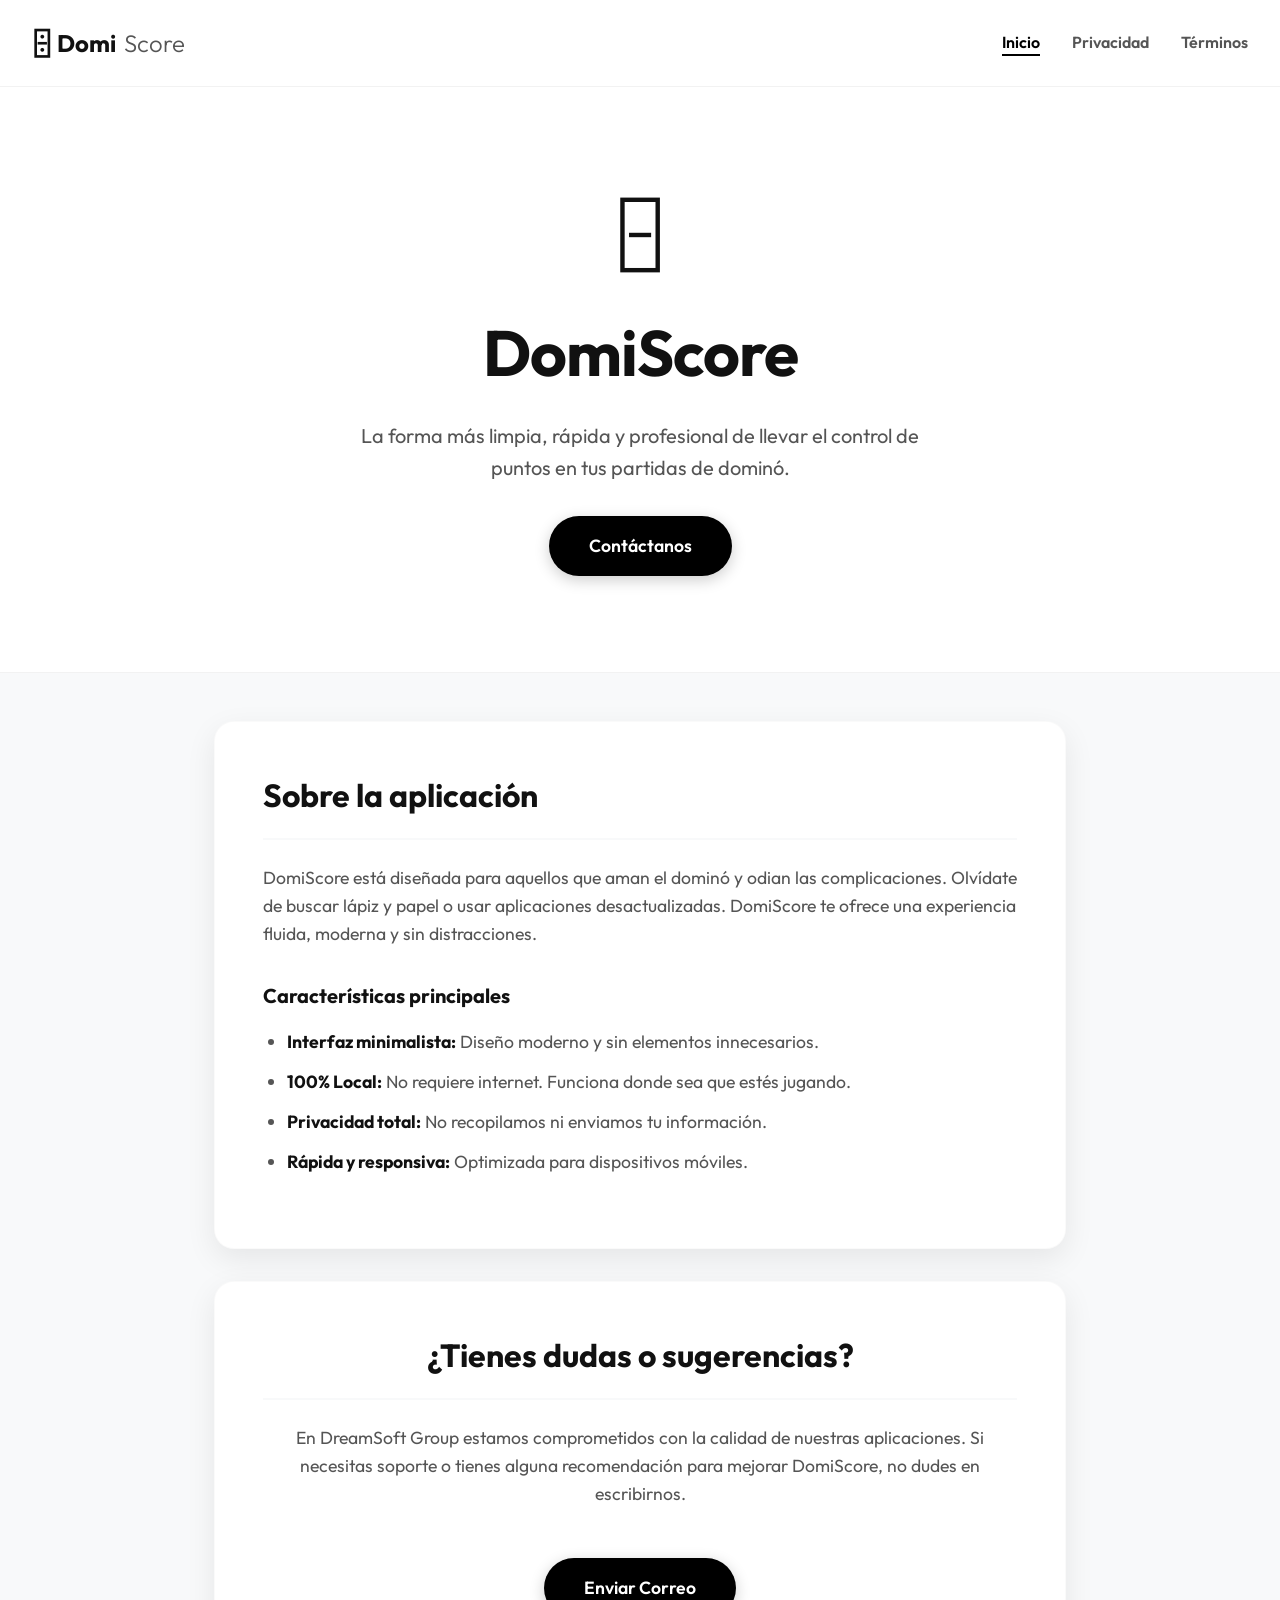
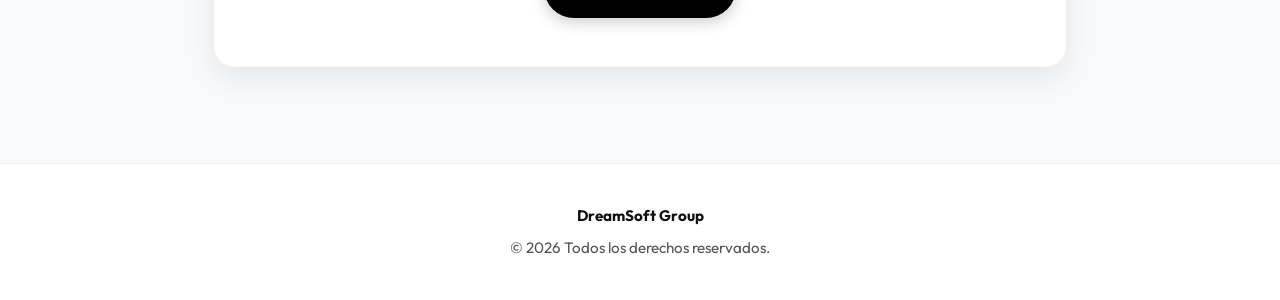
==== index.html @ ecd426b2 "Versión inicial: Web de DomiScore" ====
<!DOCTYPE html>
<html lang="es">
<head>
    <meta charset="UTF-8">
    <meta name="viewport" content="width=device-width, initial-scale=1.0">
    <title>DomiScore - DreamSoft Group</title>
    <meta name="description" content="DomiScore: La aplicación definitiva para llevar el control de puntos en tus partidas de dominó. Simple, rápida y sin conexión.">
    <link rel="stylesheet" href="assets/styles.css">
    <!-- Favicon / Emoji as fallback -->
    <link rel="icon" href="data:image/svg+xml,<svg xmlns=%22http://www.w3.org/2000/svg%22 viewBox=%220 0 100 100%22><text y=%22.9em%22 font-size=%2290%22>🁫</text></svg>">
</head>
<body>

    <header>
        <a href="index.html" class="brand">
            🁫 Domi<span>Score</span>
        </a>
        <nav>
            <ul>
                <li><a href="index.html" class="active">Inicio</a></li>
                <li><a href="privacy.html">Privacidad</a></li>
                <li><a href="terms.html">Términos</a></li>
            </ul>
        </nav>
    </header>

    <section class="hero">
        <div class="domino-icon">🁣</div>
        <h1>DomiScore</h1>
        <p>La forma más limpia, rápida y profesional de llevar el control de puntos en tus partidas de dominó.</p>
        <a href="#contacto" class="btn">Contáctanos</a>
    </section>

    <main>
        <div class="card">
            <h2>Sobre la aplicación</h2>
            <p>DomiScore está diseñada para aquellos que aman el dominó y odian las complicaciones. Olvídate de buscar lápiz y papel o usar aplicaciones desactualizadas. DomiScore te ofrece una experiencia fluida, moderna y sin distracciones.</p>
            
            <h3>Características principales</h3>
            <ul>
                <li><strong>Interfaz minimalista:</strong> Diseño moderno y sin elementos innecesarios.</li>
                <li><strong>100% Local:</strong> No requiere internet. Funciona donde sea que estés jugando.</li>
                <li><strong>Privacidad total:</strong> No recopilamos ni enviamos tu información.</li>
                <li><strong>Rápida y responsiva:</strong> Optimizada para dispositivos móviles.</li>
            </ul>
        </div>

        <div class="card text-center" id="contacto">
            <h2>¿Tienes dudas o sugerencias?</h2>
            <p>En DreamSoft Group estamos comprometidos con la calidad de nuestras aplicaciones. Si necesitas soporte o tienes alguna recomendación para mejorar DomiScore, no dudes en escribirnos.</p>
            <br>
            <a href="mailto:contacto@dreamsoftgroup.com" class="btn">Enviar Correo</a>
        </div>
    </main>

    <footer>
        <span class="company">DreamSoft Group</span>
        <p>&copy; <script>document.write(new Date().getFullYear())</script> Todos los derechos reservados.</p>
    </footer>

</body>
</html>
---- assets/styles.css ----
@import url('https://fonts.googleapis.com/css2?family=Outfit:wght@300;400;600;700&display=swap');

:root {
  --bg-color: #f8f9fa;
  --text-main: #111111;
  --text-muted: #555555;
  --white: #ffffff;
  --accent: #000000;
  --accent-hover: #333333;
  --card-shadow: 0 10px 30px rgba(0, 0, 0, 0.08);
  --border-radius: 20px;
  --transition: all 0.3s cubic-bezier(0.25, 0.8, 0.25, 1);
}

* {
  margin: 0;
  padding: 0;
  box-sizing: border-box;
}

body {
  font-family: 'Outfit', sans-serif;
  background-color: var(--bg-color);
  color: var(--text-main);
  line-height: 1.6;
  display: flex;
  flex-direction: column;
  min-height: 100vh;
}

header {
  background-color: var(--white);
  padding: 1.5rem 2rem;
  display: flex;
  justify-content: space-between;
  align-items: center;
  position: sticky;
  top: 0;
  z-index: 1000;
  border-bottom: 1px solid rgba(0,0,0,0.05);
}

.brand {
  display: flex;
  align-items: center;
  gap: 0.5rem;
  font-size: 1.5rem;
  font-weight: 700;
  color: var(--text-main);
  text-decoration: none;
}

.brand span {
  font-weight: 300;
  color: var(--text-muted);
}

nav ul {
  display: flex;
  gap: 2rem;
  list-style: none;
}

nav a {
  text-decoration: none;
  color: var(--text-muted);
  font-weight: 600;
  font-size: 1rem;
  transition: var(--transition);
  position: relative;
}

nav a::after {
  content: '';
  position: absolute;
  width: 0;
  height: 2px;
  bottom: -4px;
  left: 0;
  background-color: var(--accent);
  transition: var(--transition);
}

nav a:hover, nav a.active {
  color: var(--accent);
}

nav a:hover::after, nav a.active::after {
  width: 100%;
}

.hero {
  text-align: center;
  padding: 6rem 1rem;
  background-color: var(--white);
  margin-bottom: 3rem;
  border-bottom: 1px solid rgba(0,0,0,0.05);
}

.hero .domino-icon {
  font-size: 4rem;
  margin-bottom: 1rem;
  display: inline-block;
  animation: float 3s ease-in-out infinite;
}

@keyframes float {
  0% { transform: translateY(0px); }
  50% { transform: translateY(-10px); }
  100% { transform: translateY(0px); }
}

.hero h1 {
  font-size: 4rem;
  font-weight: 700;
  margin-bottom: 1rem;
  letter-spacing: -1px;
}

.hero p {
  font-size: 1.25rem;
  color: var(--text-muted);
  max-width: 600px;
  margin: 0 auto 2rem;
}

main {
  flex: 1;
  width: 100%;
  max-width: 900px;
  margin: 0 auto;
  padding: 0 1.5rem 4rem;
}

.card {
  background: var(--white);
  border-radius: var(--border-radius);
  padding: 3rem;
  box-shadow: var(--card-shadow);
  margin-bottom: 2rem;
  transition: var(--transition);
  border: 1px solid rgba(0,0,0,0.02);
}

.card:hover {
  transform: translateY(-5px);
  box-shadow: 0 15px 35px rgba(0, 0, 0, 0.1);
}

.card h2 {
  font-size: 2rem;
  margin-bottom: 1.5rem;
  color: var(--text-main);
  border-bottom: 2px solid var(--bg-color);
  padding-bottom: 1rem;
}

.card h3 {
  font-size: 1.25rem;
  margin-top: 2rem;
  margin-bottom: 1rem;
  color: var(--text-main);
}

.card p, .card ul {
  color: var(--text-muted);
  margin-bottom: 1.5rem;
  font-size: 1.1rem;
}

.card ul {
  padding-left: 1.5rem;
}

.card li {
  margin-bottom: 0.75rem;
}

.card li strong {
  color: var(--text-main);
}

.btn {
  display: inline-flex;
  align-items: center;
  justify-content: center;
  padding: 1rem 2.5rem;
  background-color: var(--accent);
  color: var(--white);
  text-decoration: none;
  font-weight: 600;
  border-radius: 50px;
  transition: var(--transition);
  border: none;
  cursor: pointer;
  font-size: 1.1rem;
  box-shadow: 0 4px 15px rgba(0, 0, 0, 0.2);
}

.btn:hover {
  background-color: var(--accent-hover);
  transform: translateY(-2px);
  box-shadow: 0 8px 25px rgba(0, 0, 0, 0.25);
}

.contact-section {
  text-align: center;
  padding: 2rem 0;
}

footer {
  text-align: center;
  padding: 2.5rem;
  background-color: var(--white);
  color: var(--text-muted);
  font-size: 0.95rem;
  margin-top: auto;
  border-top: 1px solid rgba(0,0,0,0.05);
}

footer .company {
  font-weight: 700;
  color: var(--text-main);
  display: block;
  margin-bottom: 0.5rem;
}

/* Utilities */
.text-center {
  text-align: center;
}

@media (max-width: 768px) {
  header {
    flex-direction: column;
    gap: 1.5rem;
    padding: 1.5rem;
  }
  
  .hero h1 {
    font-size: 3rem;
  }
  
  .card {
    padding: 2rem 1.5rem;
  }
}
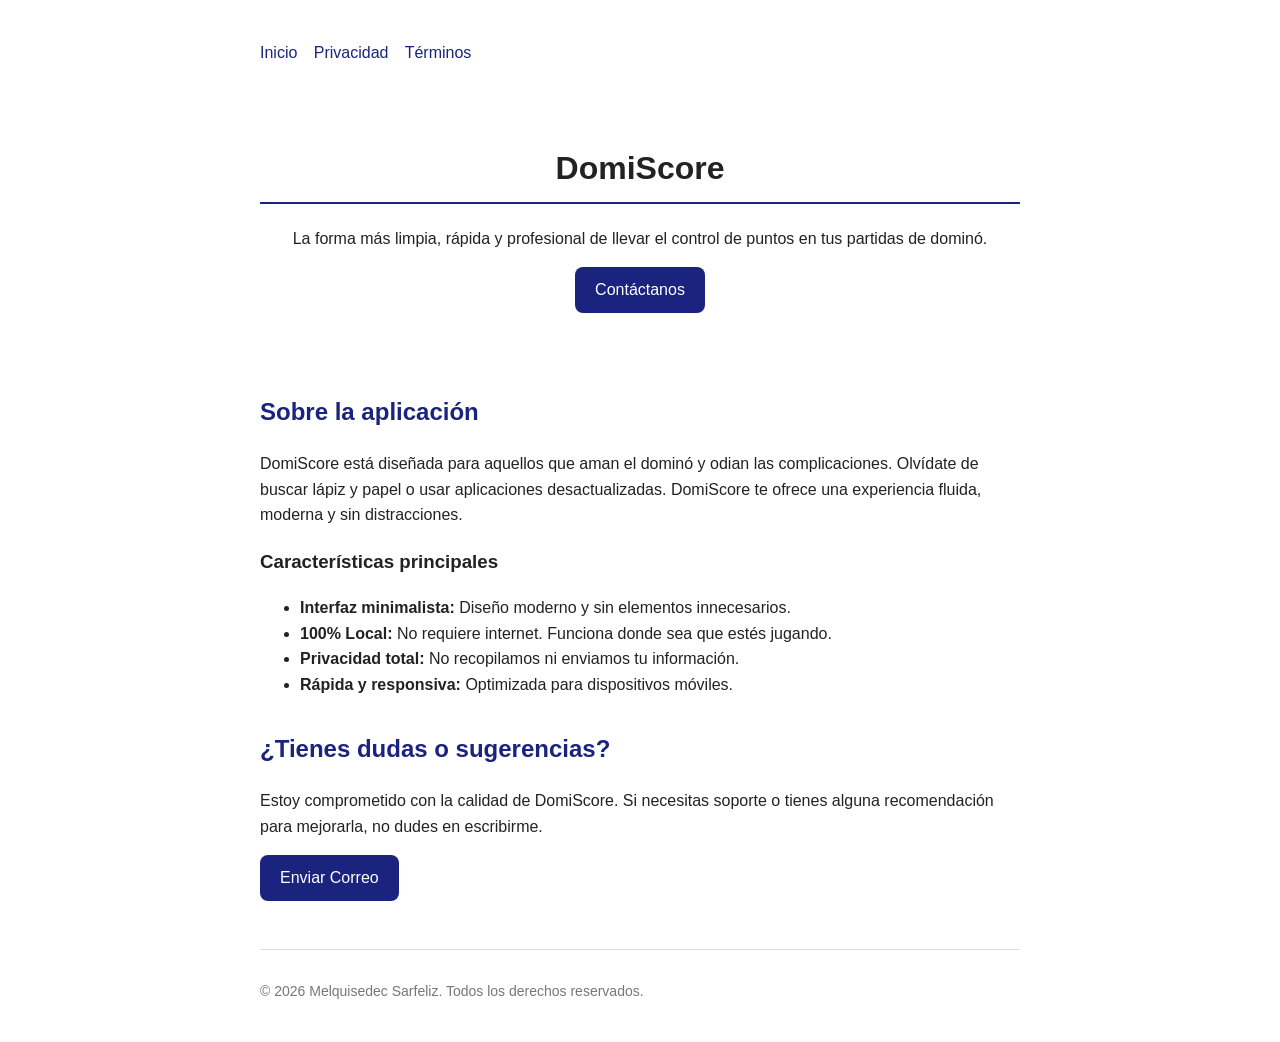
==== commit 798c1cf5: "Update privacy and terms: real contact email, VIBRATE permission, last updated date" ====
--- a/index.html
+++ b/index.html
@@ -1,62 +1,51 @@
 <!DOCTYPE html>
 <html lang="es">
 <head>
-    <meta charset="UTF-8">
-    <meta name="viewport" content="width=device-width, initial-scale=1.0">
-    <title>DomiScore - DreamSoft Group</title>
-    <meta name="description" content="DomiScore: La aplicación definitiva para llevar el control de puntos en tus partidas de dominó. Simple, rápida y sin conexión.">
-    <link rel="stylesheet" href="assets/styles.css">
-    <!-- Favicon / Emoji as fallback -->
-    <link rel="icon" href="data:image/svg+xml,<svg xmlns=%22http://www.w3.org/2000/svg%22 viewBox=%220 0 100 100%22><text y=%22.9em%22 font-size=%2290%22>🁫</text></svg>">
+  <meta charset="UTF-8">
+  <meta name="viewport" content="width=device-width, initial-scale=1.0">
+  <title>DomiScore - DomiScore</title>
+  <style>
+    body { font-family: -apple-system, BlinkMacSystemFont, "Segoe UI", Roboto, sans-serif; max-width: 760px; margin: 40px auto; padding: 0 20px; color: #222; line-height: 1.6; }
+    h1 { border-bottom: 2px solid #1A237E; padding-bottom: 8px; }
+    h2 { color: #1A237E; margin-top: 32px; }
+    a { color: #1A237E; }
+    nav { margin-bottom: 24px; }
+    nav a { margin-right: 12px; text-decoration: none; }
+    .hero { text-align: center; padding: 32px 0; }
+    .button { display: inline-block; background: #1A237E; color: #fff; padding: 10px 20px; border-radius: 8px; text-decoration: none; }
+    footer { margin-top: 48px; padding-top: 16px; border-top: 1px solid #ddd; color: #777; font-size: 14px; }
+  </style>
 </head>
 <body>
+  <nav>
+    <a href="index.html">Inicio</a>
+    <a href="privacy.html">Privacidad</a>
+    <a href="terms.html">Términos</a>
+  </nav>
 
-    <header>
-        <a href="index.html" class="brand">
-            🁫 Domi<span>Score</span>
-        </a>
-        <nav>
-            <ul>
-                <li><a href="index.html" class="active">Inicio</a></li>
-                <li><a href="privacy.html">Privacidad</a></li>
-                <li><a href="terms.html">Términos</a></li>
-            </ul>
-        </nav>
-    </header>
+  <div class="hero">
+    <h1>DomiScore</h1>
+    <p>La forma más limpia, rápida y profesional de llevar el control de puntos en tus partidas de dominó.</p>
+    <p><a href="#contacto" class="button">Contáctanos</a></p>
+  </div>
 
-    <section class="hero">
-        <div class="domino-icon">🁣</div>
-        <h1>DomiScore</h1>
-        <p>La forma más limpia, rápida y profesional de llevar el control de puntos en tus partidas de dominó.</p>
-        <a href="#contacto" class="btn">Contáctanos</a>
-    </section>
+  <h2>Sobre la aplicación</h2>
+  <p>DomiScore está diseñada para aquellos que aman el dominó y odian las complicaciones. Olvídate de buscar lápiz y papel o usar aplicaciones desactualizadas. DomiScore te ofrece una experiencia fluida, moderna y sin distracciones.</p>
 
-    <main>
-        <div class="card">
-            <h2>Sobre la aplicación</h2>
-            <p>DomiScore está diseñada para aquellos que aman el dominó y odian las complicaciones. Olvídate de buscar lápiz y papel o usar aplicaciones desactualizadas. DomiScore te ofrece una experiencia fluida, moderna y sin distracciones.</p>
-            
-            <h3>Características principales</h3>
-            <ul>
-                <li><strong>Interfaz minimalista:</strong> Diseño moderno y sin elementos innecesarios.</li>
-                <li><strong>100% Local:</strong> No requiere internet. Funciona donde sea que estés jugando.</li>
-                <li><strong>Privacidad total:</strong> No recopilamos ni enviamos tu información.</li>
-                <li><strong>Rápida y responsiva:</strong> Optimizada para dispositivos móviles.</li>
-            </ul>
-        </div>
+  <h3>Características principales</h3>
+  <ul>
+    <li><strong>Interfaz minimalista:</strong> Diseño moderno y sin elementos innecesarios.</li>
+    <li><strong>100% Local:</strong> No requiere internet. Funciona donde sea que estés jugando.</li>
+    <li><strong>Privacidad total:</strong> No recopilamos ni enviamos tu información.</li>
+    <li><strong>Rápida y responsiva:</strong> Optimizada para dispositivos móviles.</li>
+  </ul>
 
-        <div class="card text-center" id="contacto">
-            <h2>¿Tienes dudas o sugerencias?</h2>
-            <p>En DreamSoft Group estamos comprometidos con la calidad de nuestras aplicaciones. Si necesitas soporte o tienes alguna recomendación para mejorar DomiScore, no dudes en escribirnos.</p>
-            <br>
-            <a href="mailto:contacto@dreamsoftgroup.com" class="btn">Enviar Correo</a>
-        </div>
-    </main>
+  <h2 id="contacto">¿Tienes dudas o sugerencias?</h2>
+  <p>Estoy comprometido con la calidad de DomiScore. Si necesitas soporte o tienes alguna recomendación para mejorarla, no dudes en escribirme.</p>
+  <p><a href="mailto:genesismsf@gmail.com" class="button">Enviar Correo</a></p>
 
-    <footer>
-        <span class="company">DreamSoft Group</span>
-        <p>&copy; <script>document.write(new Date().getFullYear())</script> Todos los derechos reservados.</p>
-    </footer>
-
+  <footer>
+    <p>© 2026 Melquisedec Sarfeliz. Todos los derechos reservados.</p>
+  </footer>
 </body>
 </html>
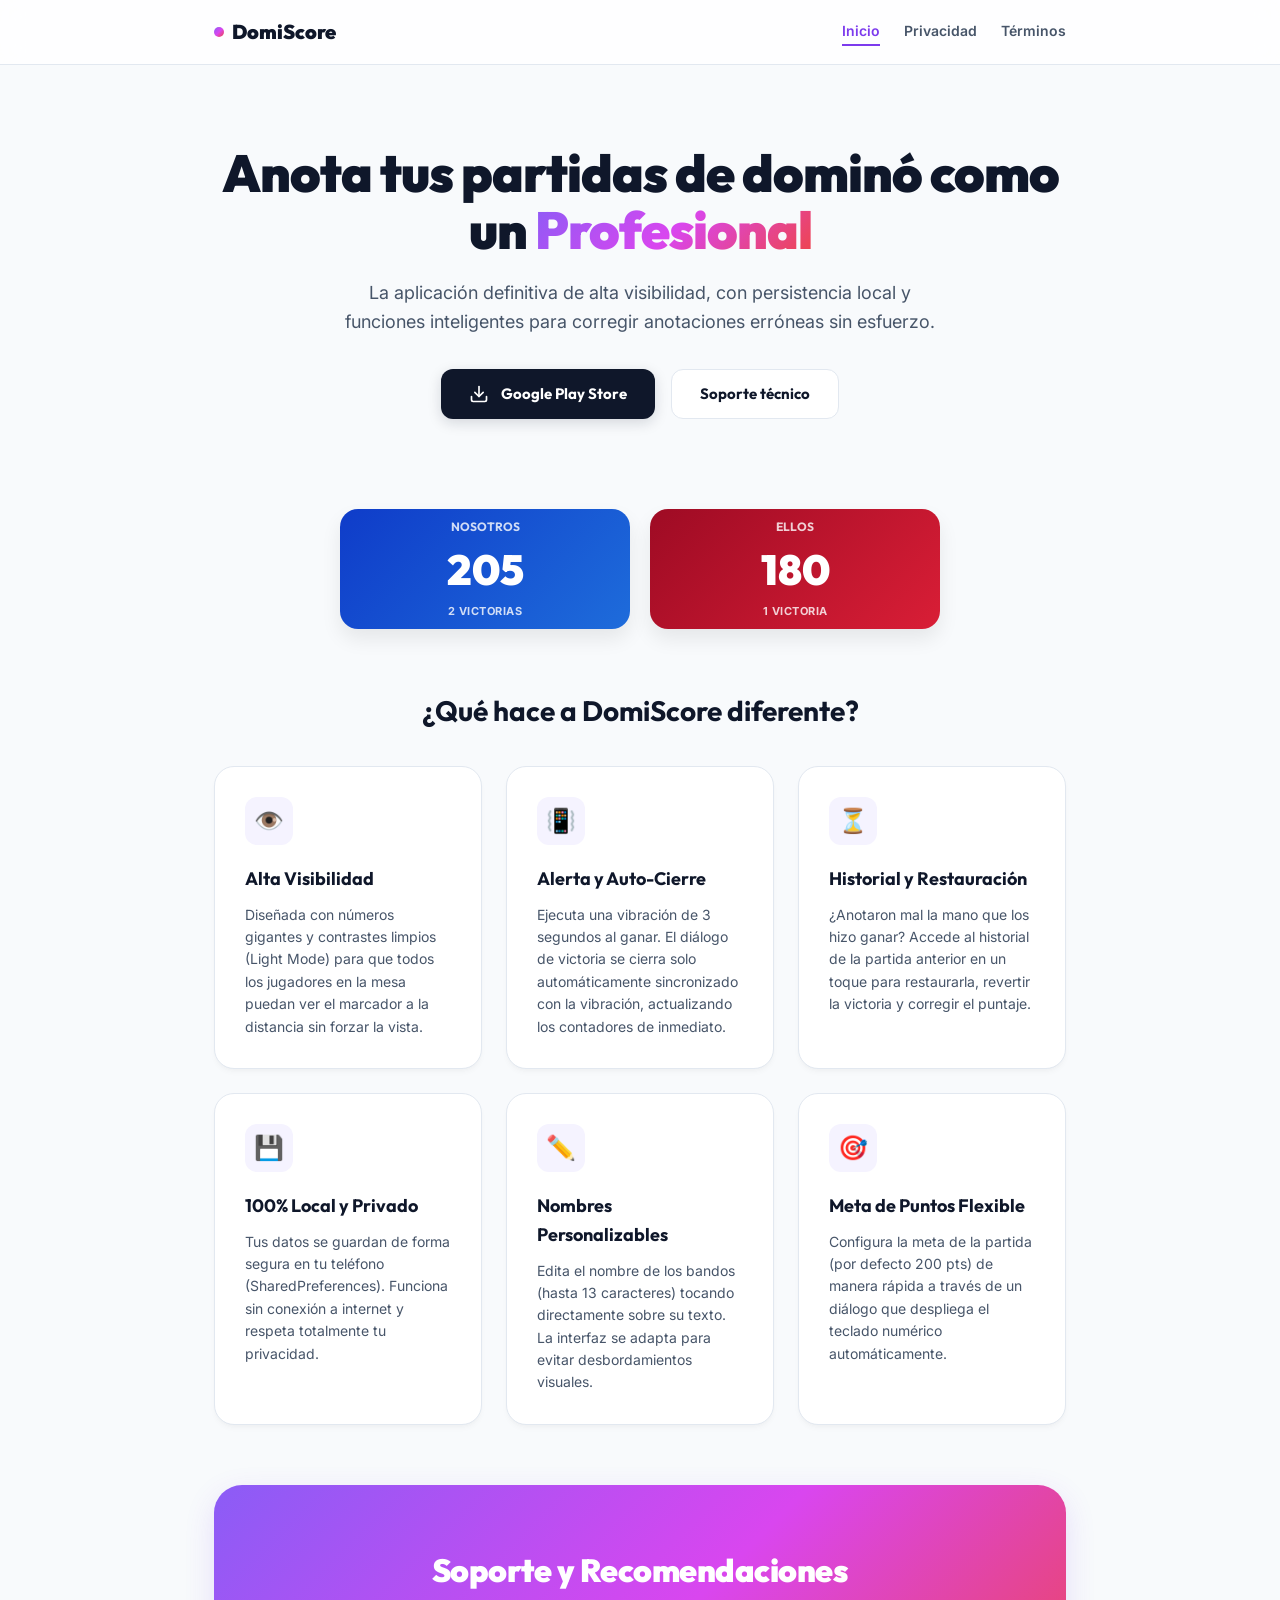
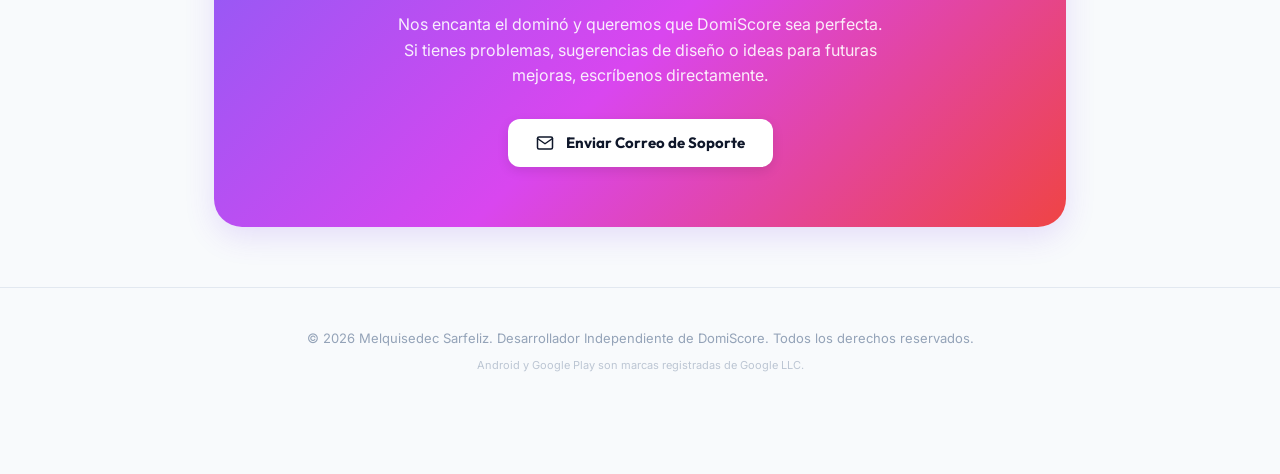
==== commit 54d91e72: "Redesign landing page website: update layout to premium design style.css with Outfit and Inter fonts" ====
--- a/index.html
+++ b/index.html
@@ -3,49 +3,114 @@
 <head>
   <meta charset="UTF-8">
   <meta name="viewport" content="width=device-width, initial-scale=1.0">
-  <title>DomiScore - DomiScore</title>
-  <style>
-    body { font-family: -apple-system, BlinkMacSystemFont, "Segoe UI", Roboto, sans-serif; max-width: 760px; margin: 40px auto; padding: 0 20px; color: #222; line-height: 1.6; }
-    h1 { border-bottom: 2px solid #1A237E; padding-bottom: 8px; }
-    h2 { color: #1A237E; margin-top: 32px; }
-    a { color: #1A237E; }
-    nav { margin-bottom: 24px; }
-    nav a { margin-right: 12px; text-decoration: none; }
-    .hero { text-align: center; padding: 32px 0; }
-    .button { display: inline-block; background: #1A237E; color: #fff; padding: 10px 20px; border-radius: 8px; text-decoration: none; }
-    footer { margin-top: 48px; padding-top: 16px; border-top: 1px solid #ddd; color: #777; font-size: 14px; }
-  </style>
+  <title>DomiScore - El Marcador Premium de Dominó</title>
+  <link rel="stylesheet" href="style.css">
+  <link rel="shortcut icon" href="assets/favicon.ico" type="image/x-icon">
 </head>
 <body>
-  <nav>
-    <a href="index.html">Inicio</a>
-    <a href="privacy.html">Privacidad</a>
-    <a href="terms.html">Términos</a>
-  </nav>
+  <!-- Site Header -->
+  <header class="site-header">
+    <div class="container nav-container">
+      <a href="index.html" class="logo">
+        <div class="logo-dot"></div>
+        DomiScore
+      </a>
+      <nav>
+        <a href="index.html" class="active">Inicio</a>
+        <a href="privacy.html">Privacidad</a>
+        <a href="terms.html">Términos</a>
+      </nav>
+    </div>
+  </header>
 
-  <div class="hero">
-    <h1>DomiScore</h1>
-    <p>La forma más limpia, rápida y profesional de llevar el control de puntos en tus partidas de dominó.</p>
-    <p><a href="#contacto" class="button">Contáctanos</a></p>
-  </div>
+  <main class="container">
+    <!-- Hero Section -->
+    <section class="hero">
+      <h1>Anota tus partidas de dominó como un <span>Profesional</span></h1>
+      <p class="tagline">La aplicación definitiva de alta visibilidad, con persistencia local y funciones inteligentes para corregir anotaciones erróneas sin esfuerzo.</p>
+      <div style="display: flex; gap: 16px; justify-content: center; flex-wrap: wrap;">
+        <a href="https://play.google.com/store" class="btn btn-primary">
+          <svg width="20" height="20" viewBox="0 0 24 24" fill="none" stroke="currentColor" stroke-width="2" stroke-linecap="round" stroke-linejoin="round" style="margin-right: 4px;"><path d="M21 15v4a2 2 0 0 1-2 2H5a2 2 0 0 1-2-2v-4"></path><polyline points="7 10 12 15 17 10"></polyline><line x1="12" y1="15" x2="12" y2="3"></line></svg>
+          Google Play Store
+        </a>
+        <a href="#contacto" class="btn btn-secondary">Soporte técnico</a>
+      </div>
+    </section>
 
-  <h2>Sobre la aplicación</h2>
-  <p>DomiScore está diseñada para aquellos que aman el dominó y odian las complicaciones. Olvídate de buscar lápiz y papel o usar aplicaciones desactualizadas. DomiScore te ofrece una experiencia fluida, moderna y sin distracciones.</p>
+    <!-- Showcase Cards -->
+    <div class="showcase-cards">
+      <div class="showcase-card team-a">
+        <h4>Nosotros</h4>
+        <div class="score">205</div>
+        <span style="font-size: 11px; opacity: 0.8; font-weight: bold; letter-spacing: 0.5px;">2 VICTORIAS</span>
+      </div>
+      <div class="showcase-card team-b">
+        <h4>Ellos</h4>
+        <div class="score">180</div>
+        <span style="font-size: 11px; opacity: 0.8; font-weight: bold; letter-spacing: 0.5px;">1 VICTORIA</span>
+      </div>
+    </div>
 
-  <h3>Características principales</h3>
-  <ul>
-    <li><strong>Interfaz minimalista:</strong> Diseño moderno y sin elementos innecesarios.</li>
-    <li><strong>100% Local:</strong> No requiere internet. Funciona donde sea que estés jugando.</li>
-    <li><strong>Privacidad total:</strong> No recopilamos ni enviamos tu información.</li>
-    <li><strong>Rápida y responsiva:</strong> Optimizada para dispositivos móviles.</li>
-  </ul>
+    <!-- Features Section -->
+    <section class="features">
+      <h2 class="section-title">¿Qué hace a DomiScore diferente?</h2>
+      <div class="features-grid">
+        <!-- Feature 1 -->
+        <div class="feature-card">
+          <div class="feature-icon">👁️</div>
+          <h3>Alta Visibilidad</h3>
+          <p>Diseñada con números gigantes y contrastes limpios (Light Mode) para que todos los jugadores en la mesa puedan ver el marcador a la distancia sin forzar la vista.</p>
+        </div>
+        <!-- Feature 2 -->
+        <div class="feature-card">
+          <div class="feature-icon">📳</div>
+          <h3>Alerta y Auto-Cierre</h3>
+          <p>Ejecuta una vibración de 3 segundos al ganar. El diálogo de victoria se cierra solo automáticamente sincronizado con la vibración, actualizando los contadores de inmediato.</p>
+        </div>
+        <!-- Feature 3 -->
+        <div class="feature-card">
+          <div class="feature-icon">⏳</div>
+          <h3>Historial y Restauración</h3>
+          <p>¿Anotaron mal la mano que los hizo ganar? Accede al historial de la partida anterior en un toque para restaurarla, revertir la victoria y corregir el puntaje.</p>
+        </div>
+        <!-- Feature 4 -->
+        <div class="feature-card">
+          <div class="feature-icon">💾</div>
+          <h3>100% Local y Privado</h3>
+          <p>Tus datos se guardan de forma segura en tu teléfono (SharedPreferences). Funciona sin conexión a internet y respeta totalmente tu privacidad.</p>
+        </div>
+        <!-- Feature 5 -->
+        <div class="feature-card">
+          <div class="feature-icon">✏️</div>
+          <h3>Nombres Personalizables</h3>
+          <p>Edita el nombre de los bandos (hasta 13 caracteres) tocando directamente sobre su texto. La interfaz se adapta para evitar desbordamientos visuales.</p>
+        </div>
+        <!-- Feature 6 -->
+        <div class="feature-card">
+          <div class="feature-icon">🎯</div>
+          <h3>Meta de Puntos Flexible</h3>
+          <p>Configura la meta de la partida (por defecto 200 pts) de manera rápida a través de un diálogo que despliega el teclado numérico automáticamente.</p>
+        </div>
+      </div>
+    </section>
 
-  <h2 id="contacto">¿Tienes dudas o sugerencias?</h2>
-  <p>Estoy comprometido con la calidad de DomiScore. Si necesitas soporte o tienes alguna recomendación para mejorarla, no dudes en escribirme.</p>
-  <p><a href="mailto:genesismsf@gmail.com" class="button">Enviar Correo</a></p>
+    <!-- Contact Support Section -->
+    <section class="support-section" id="contacto">
+      <h2>Soporte y Recomendaciones</h2>
+      <p>Nos encanta el dominó y queremos que DomiScore sea perfecta. Si tienes problemas, sugerencias de diseño o ideas para futuras mejoras, escríbenos directamente.</p>
+      <a href="mailto:genesismsf@gmail.com" class="btn btn-contact">
+        <svg width="18" height="18" viewBox="0 0 24 24" fill="none" stroke="currentColor" stroke-width="2" stroke-linecap="round" stroke-linejoin="round" style="margin-right: 4px;"><path d="M4 4h16c1.1 0 2 .9 2 2v12c0 1.1-.9 2-2 2H4c-1.1 0-2-.9-2-2V6c0-1.1.9-2 2-2z"></path><polyline points="22,6 12,13 2,6"></polyline></svg>
+        Enviar Correo de Soporte
+      </a>
+    </section>
+  </main>
 
-  <footer>
-    <p>© 2026 Melquisedec Sarfeliz. Todos los derechos reservados.</p>
+  <!-- Site Footer -->
+  <footer class="site-footer">
+    <div class="container">
+      <p>© 2026 Melquisedec Sarfeliz. Desarrollador Independiente de DomiScore. Todos los derechos reservados.</p>
+      <p style="margin-top: 8px; font-size: 11px; opacity: 0.6;">Android y Google Play son marcas registradas de Google LLC.</p>
+    </div>
   </footer>
 </body>
 </html>
--- a/style.css
+++ b/style.css
@@ -0,0 +1,396 @@
+@import url('https://fonts.googleapis.com/css2?family=Inter:wght@400;500;600&family=Outfit:wght@500;700;900&display=swap');
+
+:root {
+  --primary: #7C3AED;
+  --primary-hover: #6D28D9;
+  --primary-light: #F5F3FF;
+  --bg-color: #F8FAFC;
+  --card-bg: #FFFFFF;
+  --text-dark: #0F172A;
+  --text-light: #475569;
+  --text-muted: #94A3B8;
+  --blue-grad: linear-gradient(135deg, #0F3CC9 0%, #1E6CDB 100%);
+  --red-grad: linear-gradient(135deg, #9E0B24 0%, #D91E36 100%);
+  --purple-grad: linear-gradient(135deg, #8B5CF6 0%, #D946EF 50%, #EF4444 100%);
+  --border-color: #E2E8F0;
+  --max-width: 900px;
+}
+
+* {
+  box-sizing: border-box;
+  margin: 0;
+  padding: 0;
+}
+
+body {
+  font-family: 'Inter', -apple-system, BlinkMacSystemFont, "Segoe UI", Roboto, sans-serif;
+  background-color: var(--bg-color);
+  color: var(--text-light);
+  line-height: 1.6;
+  padding-bottom: 60px;
+}
+
+/* Container */
+.container {
+  max-width: var(--max-width);
+  margin: 0 auto;
+  padding: 0 24px;
+}
+
+/* Header & Navigation */
+header.site-header {
+  background-color: rgba(255, 255, 255, 0.8);
+  backdrop-filter: blur(12px);
+  -webkit-backdrop-filter: blur(12px);
+  position: sticky;
+  top: 0;
+  z-index: 100;
+  border-bottom: 1px solid var(--border-color);
+  padding: 16px 0;
+}
+
+header.site-header .nav-container {
+  display: flex;
+  justify-content: space-between;
+  align-items: center;
+}
+
+.logo {
+  font-family: 'Outfit', sans-serif;
+  font-weight: 900;
+  font-size: 20px;
+  letter-spacing: 1.2;
+  color: var(--text-dark);
+  text-decoration: none;
+  display: flex;
+  align-items: center;
+  gap: 8px;
+}
+
+.logo-dot {
+  width: 10px;
+  height: 10px;
+  background: var(--purple-grad);
+  border-radius: 50%;
+}
+
+nav a {
+  font-weight: 600;
+  font-size: 14px;
+  color: var(--text-light);
+  text-decoration: none;
+  margin-left: 20px;
+  transition: color 0.2s ease, transform 0.2s ease;
+  display: inline-block;
+}
+
+nav a:hover {
+  color: var(--primary);
+  transform: translateY(-1px);
+}
+
+nav a.active {
+  color: var(--primary);
+  border-bottom: 2px solid var(--primary);
+  padding-bottom: 2px;
+}
+
+/* Hero Section */
+.hero {
+  text-align: center;
+  padding: 80px 0 50px 0;
+}
+
+.hero h1 {
+  font-family: 'Outfit', sans-serif;
+  font-weight: 900;
+  font-size: 52px;
+  line-height: 1.1;
+  color: var(--text-dark);
+  margin-bottom: 20px;
+  letter-spacing: -1px;
+}
+
+.hero h1 span {
+  background: var(--purple-grad);
+  -webkit-background-clip: text;
+  -webkit-text-fill-color: transparent;
+}
+
+.hero p.tagline {
+  font-size: 18px;
+  max-width: 600px;
+  margin: 0 auto 32px auto;
+  color: var(--text-light);
+}
+
+/* Buttons */
+.btn {
+  display: inline-flex;
+  align-items: center;
+  justify-content: center;
+  gap: 8px;
+  font-family: 'Outfit', sans-serif;
+  font-weight: 700;
+  font-size: 15px;
+  text-decoration: none;
+  padding: 12px 28px;
+  border-radius: 12px;
+  transition: all 0.3s cubic-bezier(0.16, 1, 0.3, 1);
+  cursor: pointer;
+}
+
+.btn-primary {
+  background-color: var(--text-dark);
+  color: #fff;
+  box-shadow: 0 4px 14px rgba(15, 23, 42, 0.15);
+}
+
+.btn-primary:hover {
+  background-color: #000;
+  transform: translateY(-2px);
+  box-shadow: 0 6px 20px rgba(15, 23, 42, 0.25);
+}
+
+.btn-secondary {
+  background-color: #fff;
+  color: var(--text-dark);
+  border: 1px solid var(--border-color);
+}
+
+.btn-secondary:hover {
+  background-color: var(--bg-color);
+  transform: translateY(-2px);
+}
+
+/* App Showcase mockup cards */
+.showcase-cards {
+  display: flex;
+  justify-content: center;
+  gap: 20px;
+  margin: 40px auto;
+  max-width: 600px;
+}
+
+.showcase-card {
+  flex: 1;
+  height: 120px;
+  border-radius: 18px;
+  display: flex;
+  flex-direction: column;
+  justify-content: center;
+  align-items: center;
+  color: #fff;
+  padding: 16px;
+  box-shadow: 0 10px 20px rgba(0, 0, 0, 0.08);
+  transition: transform 0.3s ease;
+}
+
+.showcase-card:hover {
+  transform: translateY(-5px);
+}
+
+.showcase-card.team-a {
+  background: var(--blue-grad);
+}
+
+.showcase-card.team-b {
+  background: var(--red-grad);
+}
+
+.showcase-card h4 {
+  font-family: 'Outfit', sans-serif;
+  font-size: 12px;
+  letter-spacing: 1.0;
+  opacity: 0.8;
+  text-transform: uppercase;
+}
+
+.showcase-card .score {
+  font-family: 'Outfit', sans-serif;
+  font-size: 42px;
+  font-weight: 900;
+}
+
+/* Features Grid */
+section.features {
+  margin: 60px 0;
+}
+
+.section-title {
+  font-family: 'Outfit', sans-serif;
+  font-weight: 700;
+  font-size: 28px;
+  color: var(--text-dark);
+  margin-bottom: 32px;
+  text-align: center;
+}
+
+.features-grid {
+  display: grid;
+  grid-template-columns: repeat(auto-fit, minmax(250px, 1fr));
+  gap: 24px;
+}
+
+.feature-card {
+  background-color: var(--card-bg);
+  border: 1px solid var(--border-color);
+  border-radius: 20px;
+  padding: 30px;
+  box-shadow: 0 4px 6px -1px rgba(0, 0, 0, 0.03), 0 2px 4px -1px rgba(0, 0, 0, 0.02);
+  transition: all 0.3s cubic-bezier(0.16, 1, 0.3, 1);
+}
+
+.feature-card:hover {
+  transform: translateY(-4px);
+  box-shadow: 0 12px 24px -4px rgba(0, 0, 0, 0.06), 0 4px 12px -2px rgba(0, 0, 0, 0.04);
+  border-color: var(--text-muted);
+}
+
+.feature-icon {
+  width: 48px;
+  height: 48px;
+  background-color: var(--primary-light);
+  border-radius: 12px;
+  display: flex;
+  align-items: center;
+  justify-content: center;
+  color: var(--primary);
+  font-size: 24px;
+  margin-bottom: 20px;
+}
+
+.feature-card h3 {
+  font-family: 'Outfit', sans-serif;
+  font-weight: 700;
+  font-size: 18px;
+  color: var(--text-dark);
+  margin-bottom: 10px;
+}
+
+.feature-card p {
+  font-size: 14px;
+  color: var(--text-light);
+}
+
+/* Contact / Support Section */
+.support-section {
+  background: var(--purple-grad);
+  border-radius: 28px;
+  padding: 60px 40px;
+  text-align: center;
+  color: #fff;
+  margin: 60px 0;
+  box-shadow: 0 10px 30px rgba(124, 58, 237, 0.15);
+}
+
+.support-section h2 {
+  font-family: 'Outfit', sans-serif;
+  font-weight: 900;
+  font-size: 32px;
+  margin-bottom: 16px;
+  letter-spacing: -0.5px;
+}
+
+.support-section p {
+  font-size: 16px;
+  max-width: 500px;
+  margin: 0 auto 30px auto;
+  opacity: 0.9;
+}
+
+.support-section .btn-contact {
+  background-color: #fff;
+  color: var(--text-dark);
+  box-shadow: 0 4px 12px rgba(0, 0, 0, 0.1);
+}
+
+.support-section .btn-contact:hover {
+  background-color: var(--bg-color);
+  transform: translateY(-2px);
+}
+
+/* Policy Pages Layout */
+.policy-page {
+  background-color: var(--card-bg);
+  border: 1px solid var(--border-color);
+  border-radius: 28px;
+  padding: 48px;
+  margin: 40px auto;
+  box-shadow: 0 4px 20px rgba(0, 0, 0, 0.02);
+}
+
+.policy-page h1 {
+  font-family: 'Outfit', sans-serif;
+  font-weight: 900;
+  font-size: 36px;
+  color: var(--text-dark);
+  margin-bottom: 10px;
+  letter-spacing: -0.5px;
+}
+
+.policy-date {
+  font-size: 14px;
+  color: var(--text-muted);
+  margin-bottom: 30px;
+  display: block;
+}
+
+.policy-page h2 {
+  font-family: 'Outfit', sans-serif;
+  font-weight: 700;
+  font-size: 20px;
+  color: var(--text-dark);
+  margin-top: 36px;
+  margin-bottom: 12px;
+}
+
+.policy-page p, .policy-page ul {
+  font-size: 15px;
+  margin-bottom: 18px;
+}
+
+.policy-page ul {
+  padding-left: 24px;
+}
+
+.policy-page li {
+  margin-bottom: 8px;
+}
+
+.policy-page a {
+  color: var(--primary);
+  text-decoration: none;
+  font-weight: 500;
+}
+
+.policy-page a:hover {
+  text-decoration: underline;
+}
+
+/* Footer */
+footer.site-footer {
+  text-align: center;
+  padding: 40px 0;
+  border-top: 1px solid var(--border-color);
+  color: var(--text-muted);
+  font-size: 13px;
+}
+
+/* Responsive adjustments */
+@media (max-width: 600px) {
+  .hero h1 {
+    font-size: 38px;
+  }
+  .hero p.tagline {
+    font-size: 16px;
+  }
+  .policy-page {
+    padding: 24px;
+    border-radius: 20px;
+  }
+  .showcase-cards {
+    flex-direction: column;
+    padding: 0 30px;
+  }
+}
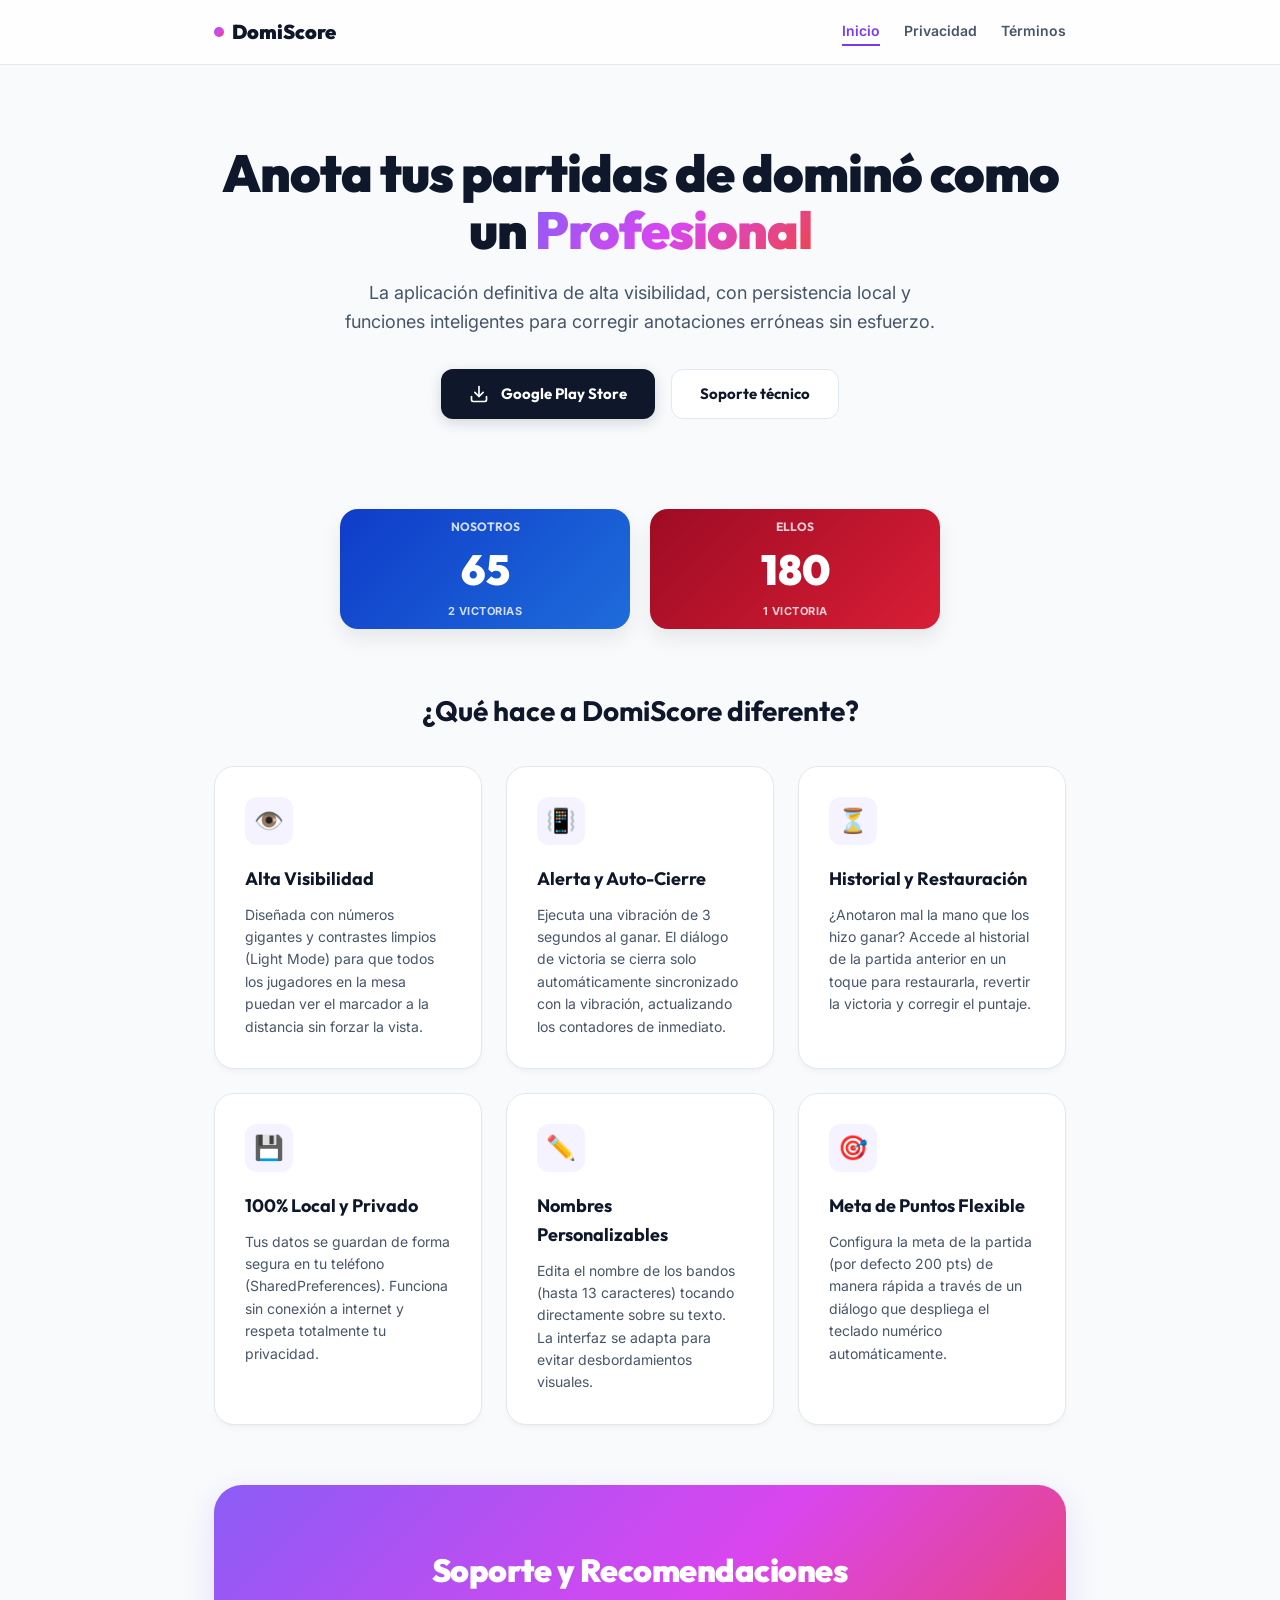
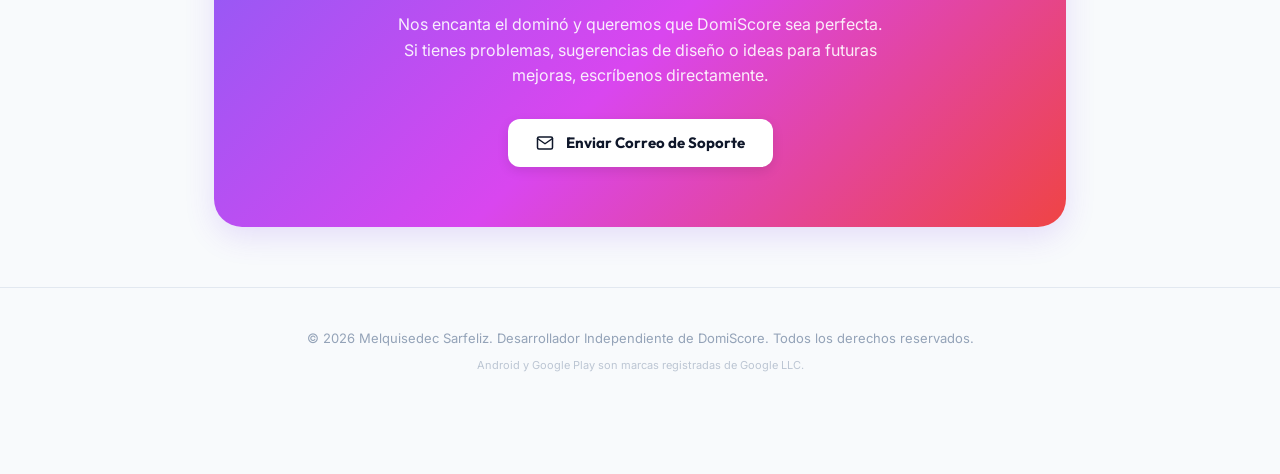
==== commit f5af8043: "Update score for team A in index.html" ====
--- a/index.html
+++ b/index.html
@@ -29,7 +29,7 @@
       <h1>Anota tus partidas de dominó como un <span>Profesional</span></h1>
       <p class="tagline">La aplicación definitiva de alta visibilidad, con persistencia local y funciones inteligentes para corregir anotaciones erróneas sin esfuerzo.</p>
       <div style="display: flex; gap: 16px; justify-content: center; flex-wrap: wrap;">
-        <a href="https://play.google.com/store" class="btn btn-primary">
+        <a href="https://play.google.com/store/apps/details?id=com.dreamsoftgroup.domiscore.app" class="btn btn-primary" target="_blank" rel="noopener">
           <svg width="20" height="20" viewBox="0 0 24 24" fill="none" stroke="currentColor" stroke-width="2" stroke-linecap="round" stroke-linejoin="round" style="margin-right: 4px;"><path d="M21 15v4a2 2 0 0 1-2 2H5a2 2 0 0 1-2-2v-4"></path><polyline points="7 10 12 15 17 10"></polyline><line x1="12" y1="15" x2="12" y2="3"></line></svg>
           Google Play Store
         </a>
@@ -41,7 +41,7 @@
     <div class="showcase-cards">
       <div class="showcase-card team-a">
         <h4>Nosotros</h4>
-        <div class="score">205</div>
+        <div class="score">65</div>
         <span style="font-size: 11px; opacity: 0.8; font-weight: bold; letter-spacing: 0.5px;">2 VICTORIAS</span>
       </div>
       <div class="showcase-card team-b">
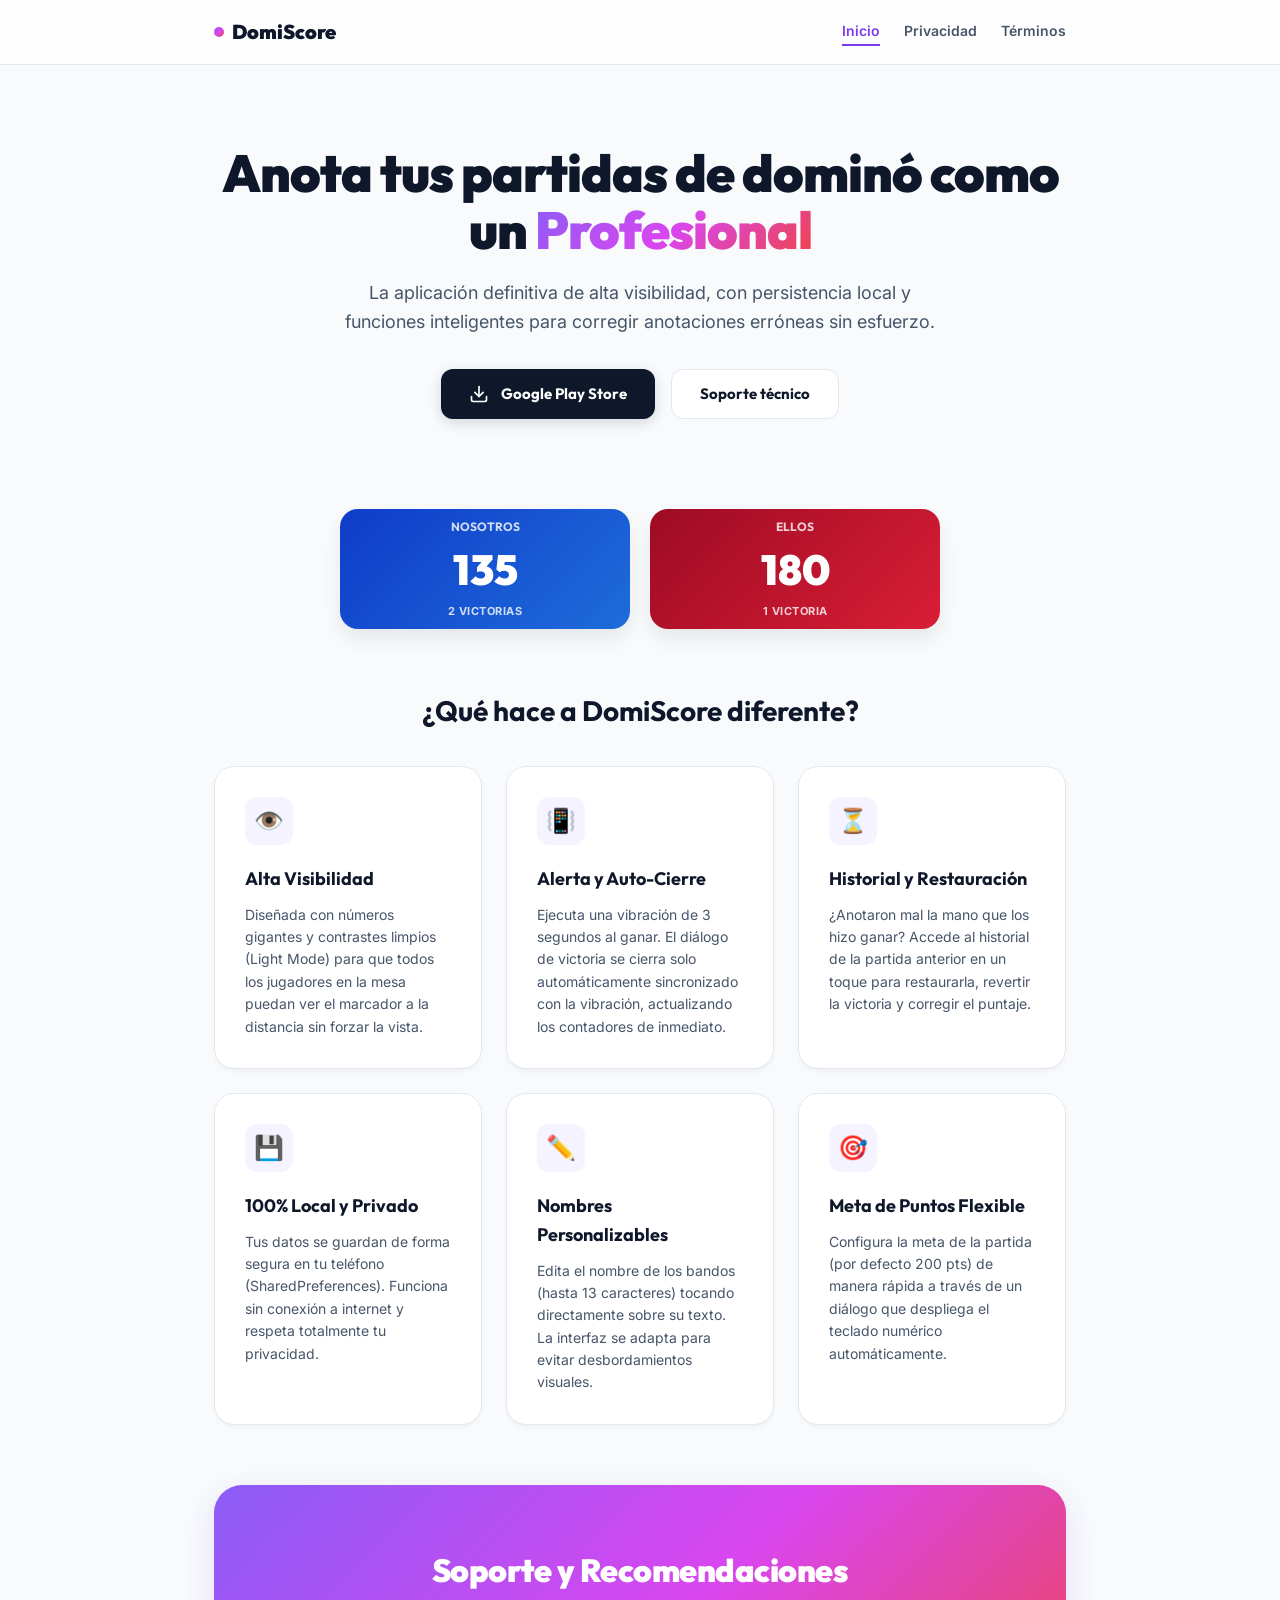
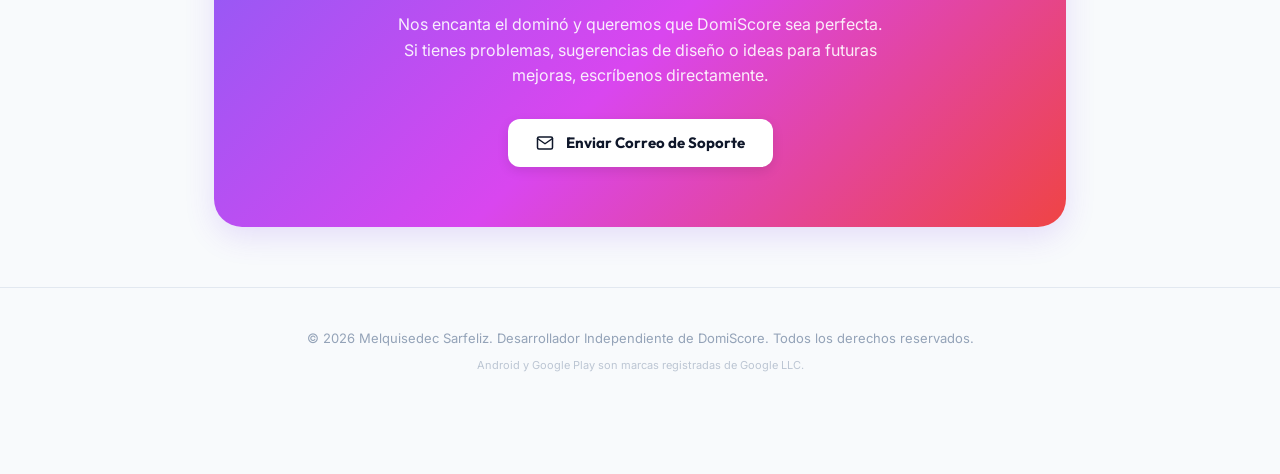
==== commit dc79b251: "Update index.html" ====
--- a/index.html
+++ b/index.html
@@ -41,7 +41,7 @@
     <div class="showcase-cards">
       <div class="showcase-card team-a">
         <h4>Nosotros</h4>
-        <div class="score">65</div>
+        <div class="score">135</div>
         <span style="font-size: 11px; opacity: 0.8; font-weight: bold; letter-spacing: 0.5px;">2 VICTORIAS</span>
       </div>
       <div class="showcase-card team-b">
